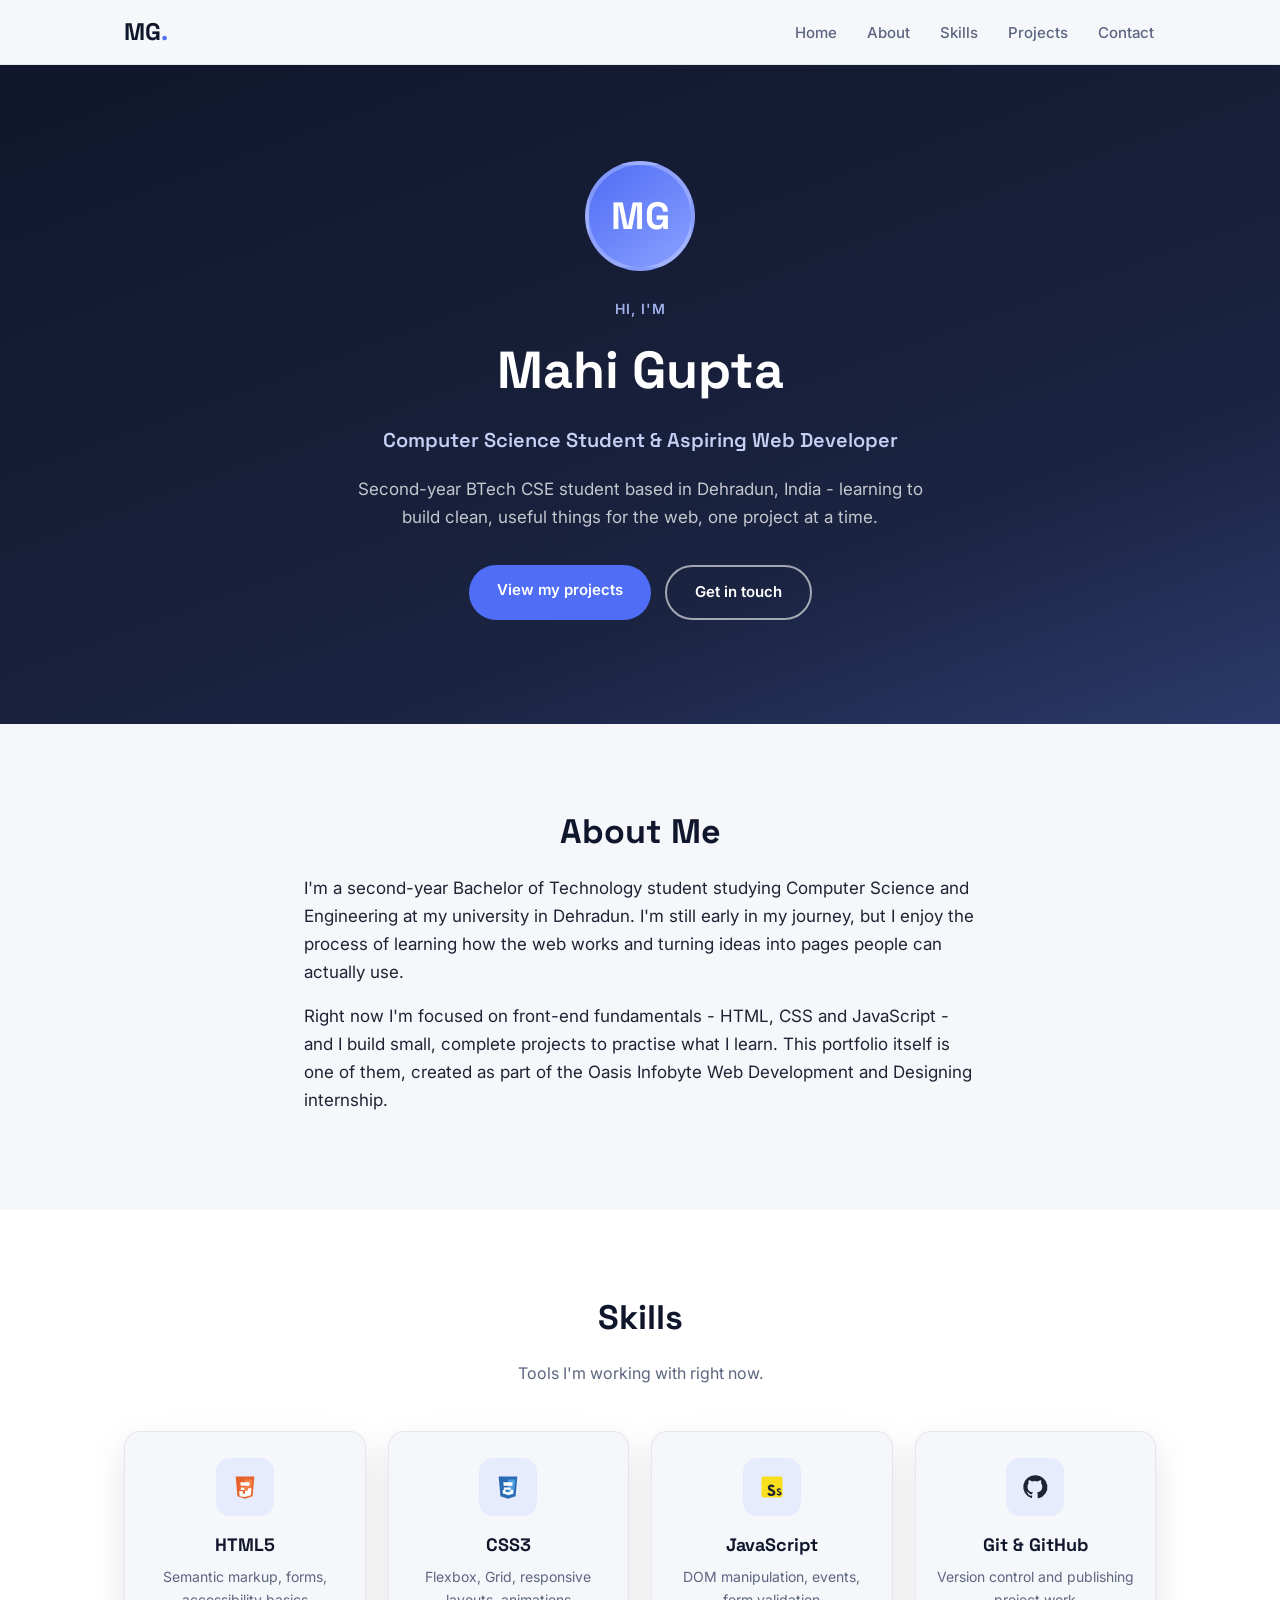
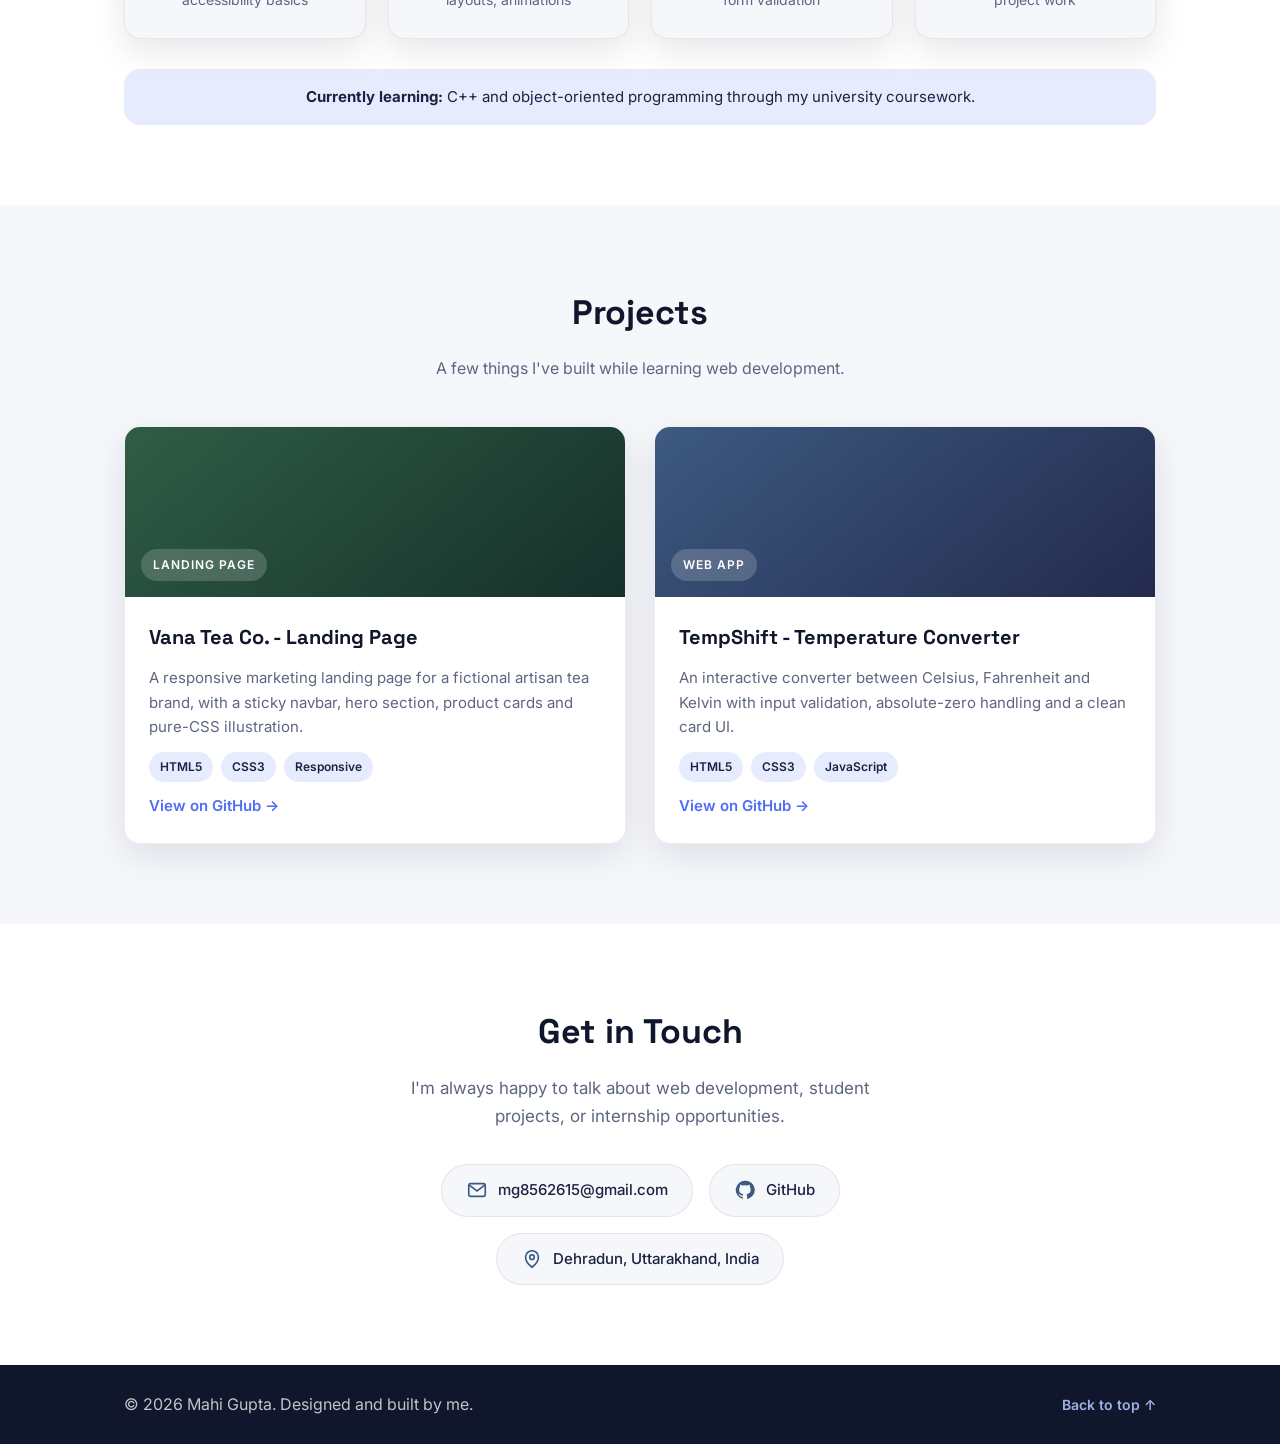
==== WebDevelopment-Level1-Task2-Portfolio/index.html @ bdfe1dcd "Oasis Infobyte Web Development Level 1: landing page, portfolio, temperature converter" ====
<!DOCTYPE html>
<html lang="en">
<head>
  <meta charset="UTF-8">
  <meta name="viewport" content="width=device-width, initial-scale=1.0">
  <title>Mahi Gupta - Computer Science Student &amp; Web Developer</title>
  <meta name="description" content="Portfolio of Mahi Gupta, a second-year BTech Computer Science student learning web development.">
  <link rel="preconnect" href="https://fonts.googleapis.com">
  <link rel="preconnect" href="https://fonts.gstatic.com" crossorigin>
  <link href="https://fonts.googleapis.com/css2?family=Space+Grotesk:wght@500;600;700&family=Inter:wght@400;500;600&display=swap" rel="stylesheet">
  <link rel="stylesheet" href="styles.css">
</head>
<body>

  <header class="site-header">
    <nav class="nav container" aria-label="Main navigation">
      <a class="brand" href="#home">MG<span class="brand-dot">.</span></a>
      <ul class="nav-links">
        <li><a href="#home">Home</a></li>
        <li><a href="#about">About</a></li>
        <li><a href="#skills">Skills</a></li>
        <li><a href="#projects">Projects</a></li>
        <li><a href="#contact">Contact</a></li>
      </ul>
    </nav>
  </header>

  <main>
    <!-- Hero -->
    <section class="hero" id="home">
      <div class="container hero-inner">
        <div class="avatar" aria-hidden="true">MG</div>
        <p class="hero-hello">Hi, I'm</p>
        <h1>Mahi Gupta</h1>
        <p class="hero-role">Computer Science Student &amp; Aspiring Web Developer</p>
        <p class="hero-sub">Second-year BTech CSE student based in Dehradun, India - learning to build clean, useful things for the web, one project at a time.</p>
        <div class="hero-actions">
          <a class="btn btn-primary" href="#projects">View my projects</a>
          <a class="btn btn-ghost" href="#contact">Get in touch</a>
        </div>
      </div>
    </section>

    <!-- About -->
    <section class="section" id="about">
      <div class="container narrow">
        <h2 class="section-title">About Me</h2>
        <p>I'm a second-year Bachelor of Technology student studying Computer Science and Engineering at my university in Dehradun. I'm still early in my journey, but I enjoy the process of learning how the web works and turning ideas into pages people can actually use.</p>
        <p>Right now I'm focused on front-end fundamentals - HTML, CSS and JavaScript - and I build small, complete projects to practise what I learn. This portfolio itself is one of them, created as part of the Oasis Infobyte Web Development and Designing internship.</p>
      </div>
    </section>

    <!-- Skills -->
    <section class="section section-alt" id="skills">
      <div class="container">
        <h2 class="section-title">Skills</h2>
        <p class="section-sub">Tools I'm working with right now.</p>
        <div class="skill-grid">
          <div class="skill-card">
            <div class="skill-icon" aria-hidden="true">
              <svg viewBox="0 0 24 24" width="28" height="28" fill="none"><path d="M4 3h16l-1.5 17L12 22l-6.5-2L4 3z" fill="#e8632c"/><path d="M12 5.5v14l5-1.5L18.3 5.5H12z" fill="#f0824a"/><path d="M8 8h8l-.3 3H8.3L8 8zm.4 4.5h3l.2 2.5 1.4.4 1.4-.4.2-2h3l-.6 6-5.1 1.5L7.4 20l-.4-4.5h2.9l.2 2 1.9.5v-3.5H8.4z" fill="#fff"/></svg>
            </div>
            <h3>HTML5</h3>
            <p>Semantic markup, forms, accessibility basics</p>
          </div>
          <div class="skill-card">
            <div class="skill-icon" aria-hidden="true">
              <svg viewBox="0 0 24 24" width="28" height="28" fill="none"><path d="M4 3h16l-1.5 17L12 22l-6.5-2L4 3z" fill="#2b6cb0"/><path d="M12 5.5v14l5-1.5L18.3 5.5H12z" fill="#4a9be0"/><path d="M8 8h8l-.3 3H8.3L8 8zm.4 4.5h6l-.3 3.5-2.1.6-2-.5-.1-1.6H7.4l.2 3.1 4.4 1.3 4.3-1.2.3-3.4H8.4z" fill="#fff"/></svg>
            </div>
            <h3>CSS3</h3>
            <p>Flexbox, Grid, responsive layouts, animations</p>
          </div>
          <div class="skill-card">
            <div class="skill-icon" aria-hidden="true">
              <svg viewBox="0 0 24 24" width="28" height="28" fill="none"><rect x="3" y="3" width="18" height="18" rx="2" fill="#f7df1e"/><path d="M9.5 16.8c.4.7.9 1.2 1.9 1.2.8 0 1.4-.4 1.4-1 0-.7-.6-1-1.5-1.3l-.5-.2c-1.5-.6-2.4-1.4-2.4-3 0-1.5 1.2-2.7 3-2.7 1.3 0 2.2.5 2.9 1.7l-1.6 1c-.3-.6-.7-.8-1.3-.8-.6 0-1 .4-1 .8 0 .6.4.8 1.3 1.2l.5.2c1.7.7 2.7 1.5 2.7 3.1 0 1.8-1.4 2.8-3.3 2.8-1.8 0-3-.9-3.6-2l1.6-1zm6.8.2c.3.5.6 1 1.4 1 .6 0 1-.2 1-.6 0-.4-.3-.6-.8-.8l-.3-.1c-.9-.4-1.5-.9-1.5-1.9 0-.9.7-1.6 1.9-1.6.8 0 1.4.3 1.8 1.1l-1 .6c-.2-.4-.4-.5-.8-.5-.4 0-.6.2-.6.5 0 .4.2.5.8.8l.3.1c1.1.5 1.7.9 1.7 2 0 1.1-.9 1.7-2 1.7-1.2 0-1.9-.6-2.3-1.3l1-.6z" fill="#1e2433"/></svg>
            </div>
            <h3>JavaScript</h3>
            <p>DOM manipulation, events, form validation</p>
          </div>
          <div class="skill-card">
            <div class="skill-icon" aria-hidden="true">
              <svg viewBox="0 0 24 24" width="28" height="28" fill="none"><path d="M12 2a10 10 0 0 0-3.2 19.5c.5.1.7-.2.7-.5v-1.7c-2.8.6-3.4-1.2-3.4-1.2-.4-1.2-1.1-1.5-1.1-1.5-.9-.6.1-.6.1-.6 1 .1 1.5 1 1.5 1 .9 1.6 2.4 1.1 3 .9.1-.7.4-1.1.6-1.4-2.2-.3-4.6-1.1-4.6-5 0-1.1.4-2 1-2.7-.1-.2-.4-1.3.1-2.6 0 0 .8-.3 2.7 1a9.4 9.4 0 0 1 5 0c1.9-1.3 2.7-1 2.7-1 .5 1.3.2 2.4.1 2.6.6.7 1 1.6 1 2.7 0 3.9-2.4 4.7-4.6 5 .4.3.7.9.7 1.9v2.8c0 .3.2.6.7.5A10 10 0 0 0 12 2z" fill="#1e2433"/></svg>
            </div>
            <h3>Git &amp; GitHub</h3>
            <p>Version control and publishing project work</p>
          </div>
        </div>
        <div class="learning-strip">
          <p><strong>Currently learning:</strong> C++ and object-oriented programming through my university coursework.</p>
        </div>
      </div>
    </section>

    <!-- Projects -->
    <section class="section" id="projects">
      <div class="container">
        <h2 class="section-title">Projects</h2>
        <p class="section-sub">A few things I've built while learning web development.</p>
        <div class="project-grid">
          <article class="project-card">
            <div class="project-thumb thumb-tea" aria-hidden="true">
              <span class="thumb-label">Landing Page</span>
            </div>
            <div class="project-body">
              <h3>Vana Tea Co. - Landing Page</h3>
              <p>A responsive marketing landing page for a fictional artisan tea brand, with a sticky navbar, hero section, product cards and pure-CSS illustration.</p>
              <div class="project-tags"><span>HTML5</span><span>CSS3</span><span>Responsive</span></div>
              <a class="project-link" href="#" data-repo-link="landing">View on GitHub &rarr;</a>
            </div>
          </article>
          <article class="project-card">
            <div class="project-thumb thumb-temp" aria-hidden="true">
              <span class="thumb-label">Web App</span>
            </div>
            <div class="project-body">
              <h3>TempShift - Temperature Converter</h3>
              <p>An interactive converter between Celsius, Fahrenheit and Kelvin with input validation, absolute-zero handling and a clean card UI.</p>
              <div class="project-tags"><span>HTML5</span><span>CSS3</span><span>JavaScript</span></div>
              <a class="project-link" href="#" data-repo-link="converter">View on GitHub &rarr;</a>
            </div>
          </article>
        </div>
      </div>
    </section>

    <!-- Contact -->
    <section class="section section-alt" id="contact">
      <div class="container narrow center">
        <h2 class="section-title">Get in Touch</h2>
        <p class="contact-lead">I'm always happy to talk about web development, student projects, or internship opportunities.</p>
        <div class="contact-cards">
          <a class="contact-card" href="mailto:mg8562615@gmail.com">
            <svg viewBox="0 0 24 24" width="22" height="22" fill="none" aria-hidden="true"><rect x="3" y="5" width="18" height="14" rx="2" stroke="#3d5a80" stroke-width="1.8"/><path d="m4 7 8 6 8-6" stroke="#3d5a80" stroke-width="1.8" stroke-linecap="round"/></svg>
            <span>mg8562615@gmail.com</span>
          </a>
          <a class="contact-card" href="#" data-github-profile>
            <svg viewBox="0 0 24 24" width="22" height="22" fill="none" aria-hidden="true"><path d="M12 2a10 10 0 0 0-3.2 19.5c.5.1.7-.2.7-.5v-1.7c-2.8.6-3.4-1.2-3.4-1.2-.4-1.2-1.1-1.5-1.1-1.5-.9-.6.1-.6.1-.6 1 .1 1.5 1 1.5 1 .9 1.6 2.4 1.1 3 .9.1-.7.4-1.1.6-1.4-2.2-.3-4.6-1.1-4.6-5 0-1.1.4-2 1-2.7-.1-.2-.4-1.3.1-2.6 0 0 .8-.3 2.7 1a9.4 9.4 0 0 1 5 0c1.9-1.3 2.7-1 2.7-1 .5 1.3.2 2.4.1 2.6.6.7 1 1.6 1 2.7 0 3.9-2.4 4.7-4.6 5 .4.3.7.9.7 1.9v2.8c0 .3.2.6.7.5A10 10 0 0 0 12 2z" fill="#3d5a80"/></svg>
            <span data-github-profile-text>GitHub</span>
          </a>
          <div class="contact-card contact-card-static">
            <svg viewBox="0 0 24 24" width="22" height="22" fill="none" aria-hidden="true"><path d="M12 21s-7-5.5-7-11a7 7 0 0 1 14 0c0 5.5-7 11-7 11z" stroke="#3d5a80" stroke-width="1.8"/><circle cx="12" cy="10" r="2.5" stroke="#3d5a80" stroke-width="1.8"/></svg>
            <span>Dehradun, Uttarakhand, India</span>
          </div>
        </div>
      </div>
    </section>
  </main>

  <footer class="site-footer">
    <div class="container footer-inner">
      <p>&copy; 2026 Mahi Gupta. Designed and built by me.</p>
      <a href="#home" class="to-top">Back to top &uarr;</a>
    </div>
  </footer>

</body>
</html>
---- WebDevelopment-Level1-Task2-Portfolio/styles.css ----
/* ===== Mahi Gupta - Personal Portfolio ===== */
:root {
  --navy-900: #10162b;
  --navy-800: #1a2340;
  --indigo: #4f6df5;
  --indigo-soft: #e7ebfe;
  --ink: #1e2433;
  --muted: #5d6680;
  --paper: #f6f7fb;
  --white: #ffffff;
  --radius: 16px;
  --shadow: 0 12px 34px rgba(16, 22, 43, 0.10);
  --font-head: "Space Grotesk", "Segoe UI", sans-serif;
  --font-body: "Inter", "Segoe UI", Arial, sans-serif;
}

* { margin: 0; padding: 0; box-sizing: border-box; }

html { scroll-behavior: smooth; }

body {
  font-family: var(--font-body);
  font-size: 16px;
  line-height: 1.65;
  color: var(--ink);
  background: var(--paper);
}

.container { width: 100%; max-width: 1080px; margin: 0 auto; padding: 0 24px; }
.container.narrow { max-width: 720px; }
.container.center { text-align: center; }

h1, h2, h3 { font-family: var(--font-head); color: var(--navy-900); }

/* ===== Header ===== */
.site-header {
  position: sticky;
  top: 0;
  z-index: 50;
  background: rgba(246, 247, 251, 0.92);
  backdrop-filter: blur(8px);
  border-bottom: 1px solid rgba(16, 22, 43, 0.07);
}

.nav { display: flex; align-items: center; justify-content: space-between; min-height: 64px; }

.brand {
  font-family: var(--font-head);
  font-weight: 700;
  font-size: 24px;
  color: var(--navy-900);
  text-decoration: none;
}

.brand-dot { color: var(--indigo); }

.nav-links { display: flex; gap: 26px; list-style: none; flex-wrap: wrap; }

.nav-links a {
  text-decoration: none;
  color: var(--muted);
  font-weight: 500;
  font-size: 15px;
  padding: 4px 2px;
  border-bottom: 2px solid transparent;
  transition: color 0.2s ease, border-color 0.2s ease;
}

.nav-links a:hover, .nav-links a:focus-visible { color: var(--navy-900); border-bottom-color: var(--indigo); }

/* ===== Hero ===== */
.hero {
  background: linear-gradient(160deg, var(--navy-900) 0%, var(--navy-800) 70%, #2b3a6b 100%);
  color: var(--white);
  padding: 96px 0 104px;
  text-align: center;
}

.hero-inner { display: flex; flex-direction: column; align-items: center; }

.avatar {
  width: 110px;
  height: 110px;
  border-radius: 50%;
  background: linear-gradient(140deg, var(--indigo), #8aa0ff);
  color: #ffffff;
  font-family: var(--font-head);
  font-weight: 700;
  font-size: 38px;
  display: flex;
  align-items: center;
  justify-content: center;
  border: 4px solid rgba(255, 255, 255, 0.25);
  margin-bottom: 26px;
}

.hero-hello { color: #9fb0e8; font-weight: 600; letter-spacing: 1px; text-transform: uppercase; font-size: 14px; margin-bottom: 8px; }

.hero h1 { font-size: 52px; color: #ffffff; margin-bottom: 10px; }

.hero-role { font-family: var(--font-head); font-size: 20px; color: #c6d0f5; font-weight: 600; margin-bottom: 18px; }

.hero-sub { color: rgba(255, 255, 255, 0.75); max-width: 54ch; margin-bottom: 34px; font-size: 17px; }

.hero-actions { display: flex; gap: 14px; flex-wrap: wrap; justify-content: center; }

.btn {
  display: inline-block;
  padding: 13px 28px;
  border-radius: 999px;
  font-weight: 600;
  font-size: 15px;
  text-decoration: none;
  transition: transform 0.15s ease, box-shadow 0.15s ease;
}

.btn:hover { transform: translateY(-2px); box-shadow: 0 10px 26px rgba(0, 0, 0, 0.25); }

.btn-primary { background: var(--indigo); color: #ffffff; }
.btn-ghost { background: transparent; color: #ffffff; border: 2px solid rgba(255, 255, 255, 0.6); }

/* ===== Sections ===== */
.section { padding: 80px 0; }
.section-alt { background: var(--white); }

.section-title { font-size: 34px; text-align: center; margin-bottom: 14px; }
.section-sub { text-align: center; color: var(--muted); margin-bottom: 44px; }

#about p { margin-bottom: 16px; color: var(--ink); font-size: 17px; }

/* Skills */
.skill-grid {
  display: grid;
  grid-template-columns: repeat(4, 1fr);
  gap: 22px;
}

.skill-card {
  background: var(--paper);
  border: 1px solid rgba(16, 22, 43, 0.07);
  border-radius: var(--radius);
  padding: 26px 20px;
  text-align: center;
  box-shadow: var(--shadow);
  transition: transform 0.15s ease;
}

.skill-card:hover { transform: translateY(-4px); }

.skill-icon {
  width: 58px;
  height: 58px;
  margin: 0 auto 14px;
  background: var(--indigo-soft);
  border-radius: 14px;
  display: flex;
  align-items: center;
  justify-content: center;
}

.skill-card h3 { font-size: 18px; margin-bottom: 6px; }
.skill-card p { color: var(--muted); font-size: 14px; }

.learning-strip {
  margin-top: 30px;
  background: var(--indigo-soft);
  border-radius: var(--radius);
  padding: 16px 22px;
  text-align: center;
  color: var(--navy-800);
  font-size: 15px;
}

/* Projects */
.project-grid {
  display: grid;
  grid-template-columns: 1fr 1fr;
  gap: 28px;
}

.project-card {
  background: var(--white);
  border: 1px solid rgba(16, 22, 43, 0.07);
  border-radius: var(--radius);
  overflow: hidden;
  box-shadow: var(--shadow);
  display: flex;
  flex-direction: column;
  transition: transform 0.15s ease;
}

.project-card:hover { transform: translateY(-4px); }

.project-thumb {
  height: 170px;
  display: flex;
  align-items: flex-end;
  padding: 16px;
}

.thumb-tea { background: linear-gradient(140deg, #2f5d46, #16302a); }
.thumb-temp { background: linear-gradient(140deg, #3d5a80, #232a4d); }

.thumb-label {
  background: rgba(255, 255, 255, 0.18);
  color: #ffffff;
  font-size: 12px;
  font-weight: 600;
  letter-spacing: 1px;
  text-transform: uppercase;
  padding: 6px 12px;
  border-radius: 999px;
  backdrop-filter: blur(4px);
}

.project-body { padding: 24px; display: flex; flex-direction: column; gap: 12px; flex: 1; }
.project-body h3 { font-size: 20px; }
.project-body p { color: var(--muted); font-size: 15px; flex: 1; }

.project-tags { display: flex; gap: 8px; flex-wrap: wrap; }
.project-tags span {
  background: var(--indigo-soft);
  color: var(--navy-800);
  font-size: 12px;
  font-weight: 600;
  padding: 5px 11px;
  border-radius: 999px;
}

.project-link {
  color: var(--indigo);
  font-weight: 600;
  font-size: 15px;
  text-decoration: none;
}

.project-link:hover { text-decoration: underline; }

/* Contact */
.contact-lead { color: var(--muted); max-width: 48ch; margin: 0 auto 34px; font-size: 17px; }

.contact-cards {
  display: flex;
  gap: 16px;
  justify-content: center;
  flex-wrap: wrap;
}

.contact-card {
  display: inline-flex;
  align-items: center;
  gap: 10px;
  background: var(--paper);
  border: 1px solid rgba(16, 22, 43, 0.08);
  border-radius: 999px;
  padding: 13px 24px;
  text-decoration: none;
  color: var(--navy-800);
  font-weight: 500;
  font-size: 15px;
  transition: transform 0.15s ease, box-shadow 0.15s ease;
}

.contact-card:hover { transform: translateY(-2px); box-shadow: var(--shadow); }
.contact-card-static { cursor: default; }
.contact-card-static:hover { transform: none; box-shadow: none; }

/* Footer */
.site-footer { background: var(--navy-900); color: rgba(255, 255, 255, 0.75); padding: 26px 0; }

.footer-inner { display: flex; align-items: center; justify-content: space-between; gap: 16px; flex-wrap: wrap; }

.to-top { color: #9fb0e8; text-decoration: none; font-weight: 600; font-size: 14px; }
.to-top:hover { color: #ffffff; }

/* ===== Responsive ===== */
@media (max-width: 860px) {
  .hero h1 { font-size: 40px; }
  .skill-grid { grid-template-columns: 1fr 1fr; }
  .project-grid { grid-template-columns: 1fr; }
}

@media (max-width: 520px) {
  .nav { min-height: 58px; }
  .nav-links { gap: 14px; }
  .nav-links a { font-size: 13.5px; }
  .hero { padding: 64px 0 72px; }
  .hero h1 { font-size: 32px; }
  .hero-role { font-size: 17px; }
  .section { padding: 56px 0; }
  .section-title { font-size: 27px; }
  .skill-grid { grid-template-columns: 1fr; }
  .footer-inner { flex-direction: column; text-align: center; }
}
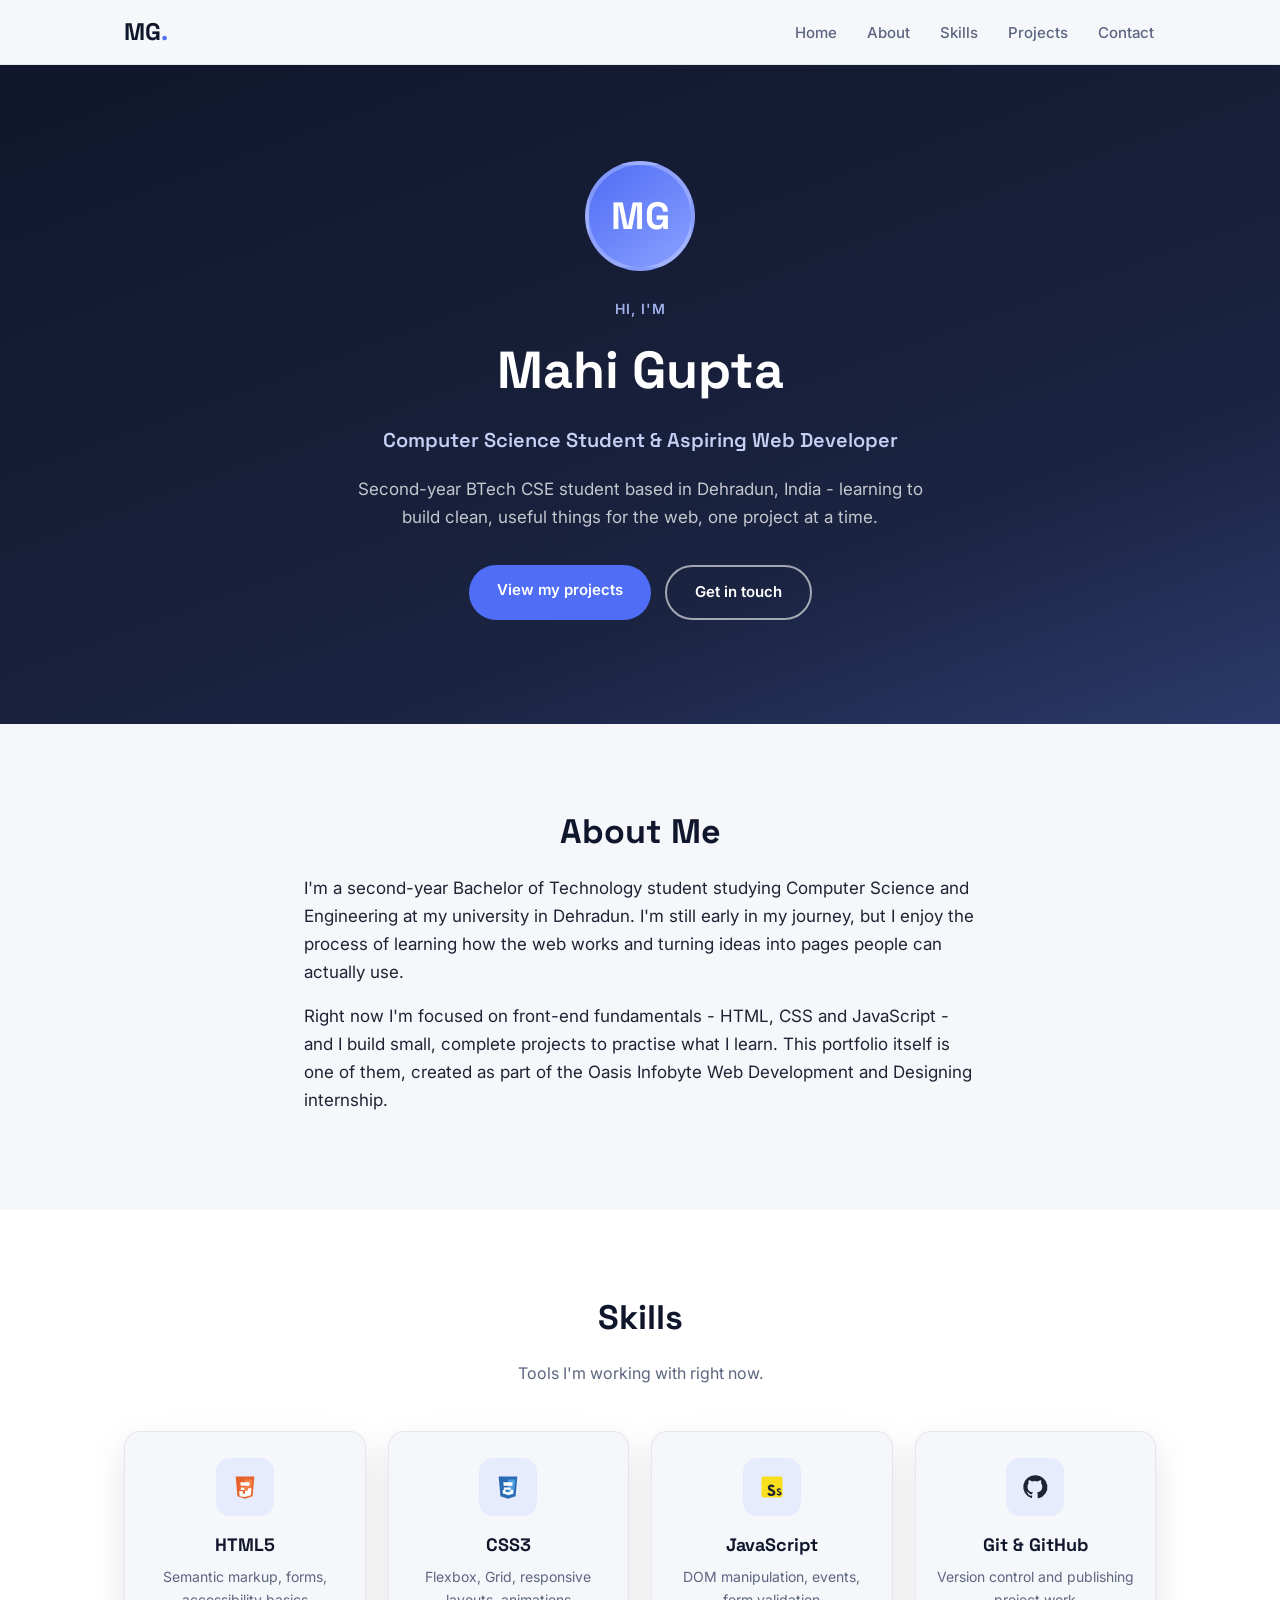
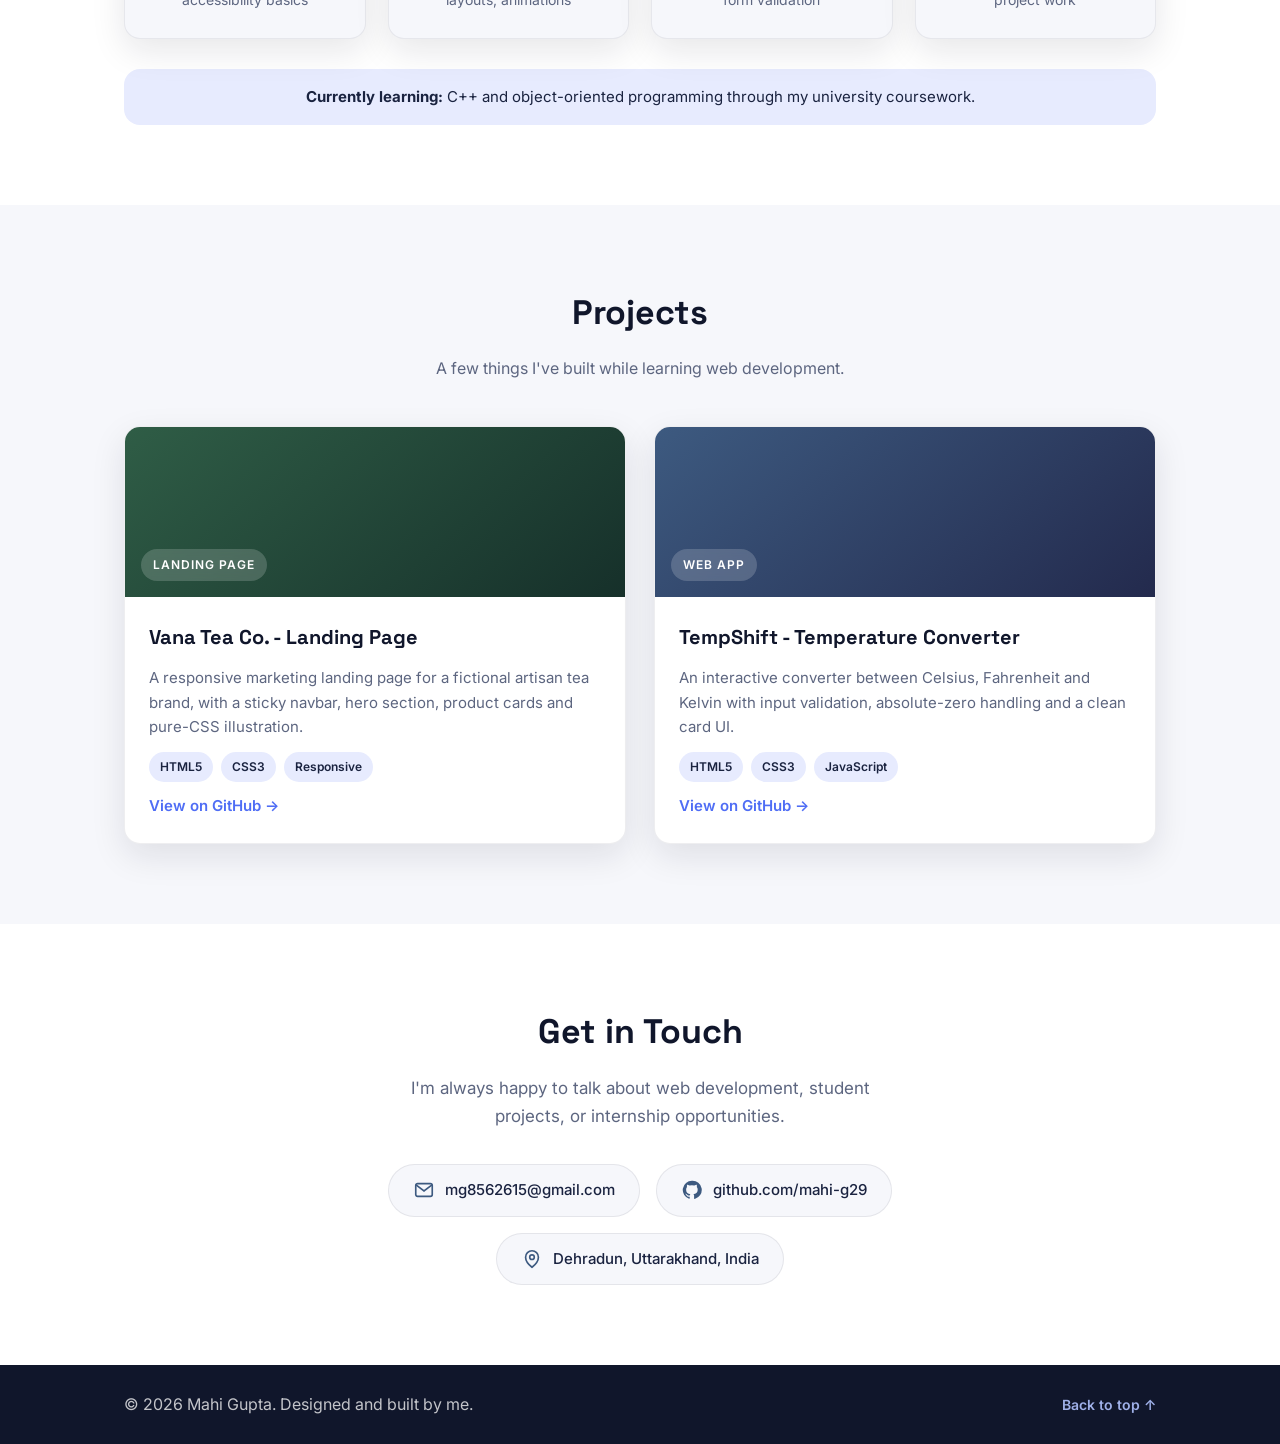
==== commit f9e15c13: "Link portfolio to live GitHub repo and profile" ====
--- a/WebDevelopment-Level1-Task2-Portfolio/index.html
+++ b/WebDevelopment-Level1-Task2-Portfolio/index.html
@@ -105,7 +105,7 @@
               <h3>Vana Tea Co. - Landing Page</h3>
               <p>A responsive marketing landing page for a fictional artisan tea brand, with a sticky navbar, hero section, product cards and pure-CSS illustration.</p>
               <div class="project-tags"><span>HTML5</span><span>CSS3</span><span>Responsive</span></div>
-              <a class="project-link" href="#" data-repo-link="landing">View on GitHub &rarr;</a>
+              <a class="project-link" href="https://github.com/mahi-g29/OIBSIP/tree/main/WebDevelopment-Level1-Task1-LandingPage">View on GitHub &rarr;</a>
             </div>
           </article>
           <article class="project-card">
@@ -116,7 +116,7 @@
               <h3>TempShift - Temperature Converter</h3>
               <p>An interactive converter between Celsius, Fahrenheit and Kelvin with input validation, absolute-zero handling and a clean card UI.</p>
               <div class="project-tags"><span>HTML5</span><span>CSS3</span><span>JavaScript</span></div>
-              <a class="project-link" href="#" data-repo-link="converter">View on GitHub &rarr;</a>
+              <a class="project-link" href="https://github.com/mahi-g29/OIBSIP/tree/main/WebDevelopment-Level1-Task3-TemperatureConverter">View on GitHub &rarr;</a>
             </div>
           </article>
         </div>
@@ -133,9 +133,9 @@
             <svg viewBox="0 0 24 24" width="22" height="22" fill="none" aria-hidden="true"><rect x="3" y="5" width="18" height="14" rx="2" stroke="#3d5a80" stroke-width="1.8"/><path d="m4 7 8 6 8-6" stroke="#3d5a80" stroke-width="1.8" stroke-linecap="round"/></svg>
             <span>mg8562615@gmail.com</span>
           </a>
-          <a class="contact-card" href="#" data-github-profile>
+          <a class="contact-card" href="https://github.com/mahi-g29">
             <svg viewBox="0 0 24 24" width="22" height="22" fill="none" aria-hidden="true"><path d="M12 2a10 10 0 0 0-3.2 19.5c.5.1.7-.2.7-.5v-1.7c-2.8.6-3.4-1.2-3.4-1.2-.4-1.2-1.1-1.5-1.1-1.5-.9-.6.1-.6.1-.6 1 .1 1.5 1 1.5 1 .9 1.6 2.4 1.1 3 .9.1-.7.4-1.1.6-1.4-2.2-.3-4.6-1.1-4.6-5 0-1.1.4-2 1-2.7-.1-.2-.4-1.3.1-2.6 0 0 .8-.3 2.7 1a9.4 9.4 0 0 1 5 0c1.9-1.3 2.7-1 2.7-1 .5 1.3.2 2.4.1 2.6.6.7 1 1.6 1 2.7 0 3.9-2.4 4.7-4.6 5 .4.3.7.9.7 1.9v2.8c0 .3.2.6.7.5A10 10 0 0 0 12 2z" fill="#3d5a80"/></svg>
-            <span data-github-profile-text>GitHub</span>
+            <span>github.com/mahi-g29</span>
           </a>
           <div class="contact-card contact-card-static">
             <svg viewBox="0 0 24 24" width="22" height="22" fill="none" aria-hidden="true"><path d="M12 21s-7-5.5-7-11a7 7 0 0 1 14 0c0 5.5-7 11-7 11z" stroke="#3d5a80" stroke-width="1.8"/><circle cx="12" cy="10" r="2.5" stroke="#3d5a80" stroke-width="1.8"/></svg>
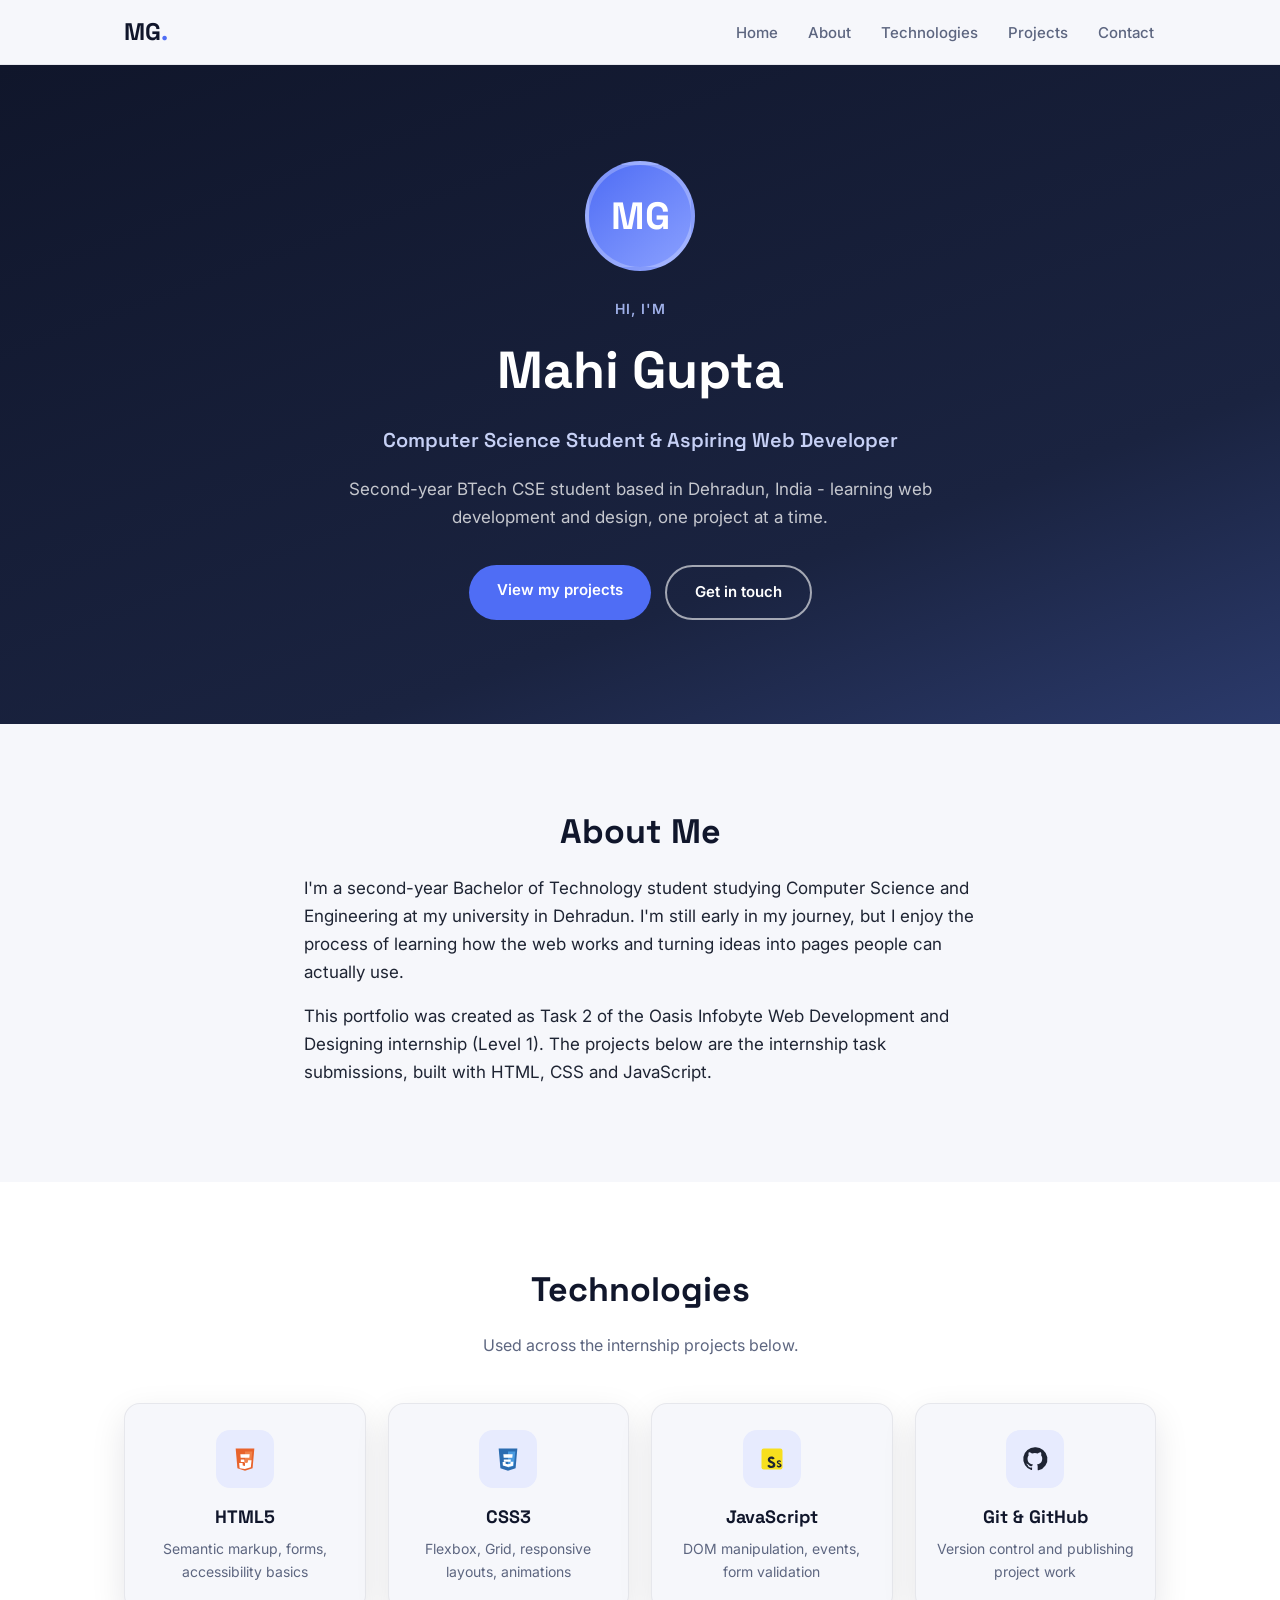
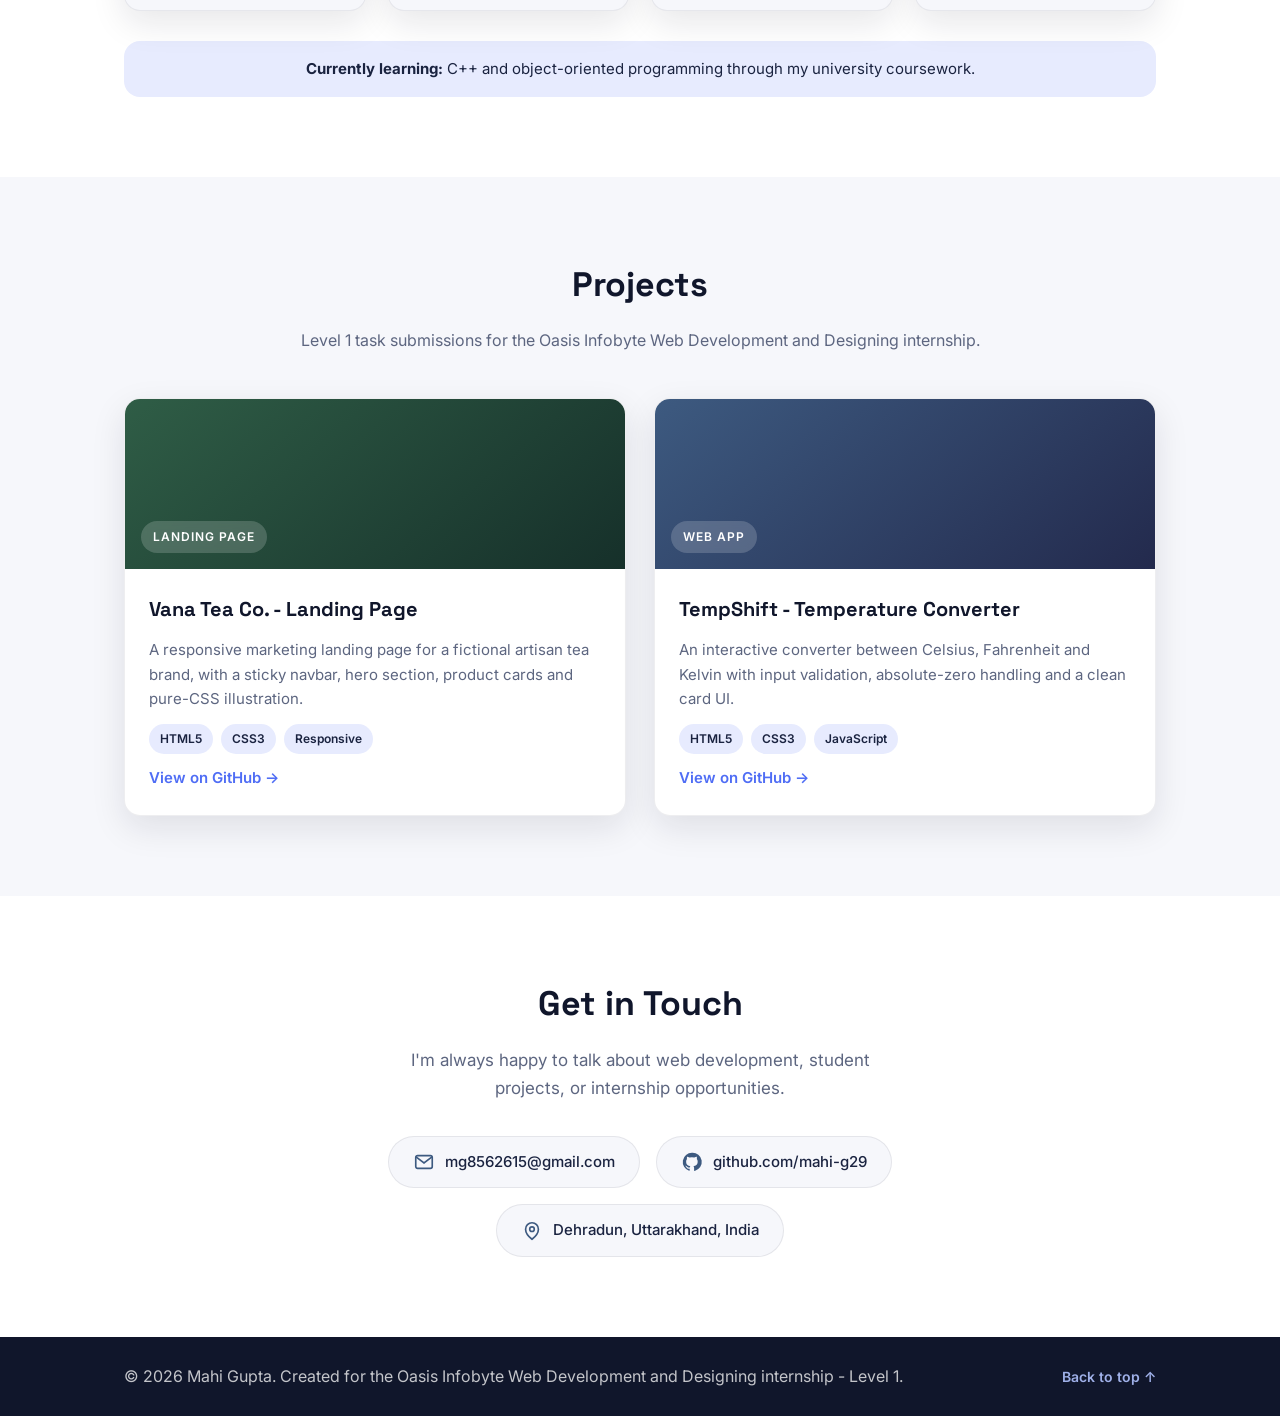
==== commit dfea82d5: "Neutral internship wording; mark tea brand as fictional demo; drop invented testimonials" ====
--- a/WebDevelopment-Level1-Task2-Portfolio/index.html
+++ b/WebDevelopment-Level1-Task2-Portfolio/index.html
@@ -18,7 +18,7 @@
       <ul class="nav-links">
         <li><a href="#home">Home</a></li>
         <li><a href="#about">About</a></li>
-        <li><a href="#skills">Skills</a></li>
+        <li><a href="#skills">Technologies</a></li>
         <li><a href="#projects">Projects</a></li>
         <li><a href="#contact">Contact</a></li>
       </ul>
@@ -33,7 +33,7 @@
         <p class="hero-hello">Hi, I'm</p>
         <h1>Mahi Gupta</h1>
         <p class="hero-role">Computer Science Student &amp; Aspiring Web Developer</p>
-        <p class="hero-sub">Second-year BTech CSE student based in Dehradun, India - learning to build clean, useful things for the web, one project at a time.</p>
+        <p class="hero-sub">Second-year BTech CSE student based in Dehradun, India - learning web development and design, one project at a time.</p>
         <div class="hero-actions">
           <a class="btn btn-primary" href="#projects">View my projects</a>
           <a class="btn btn-ghost" href="#contact">Get in touch</a>
@@ -46,15 +46,15 @@
       <div class="container narrow">
         <h2 class="section-title">About Me</h2>
         <p>I'm a second-year Bachelor of Technology student studying Computer Science and Engineering at my university in Dehradun. I'm still early in my journey, but I enjoy the process of learning how the web works and turning ideas into pages people can actually use.</p>
-        <p>Right now I'm focused on front-end fundamentals - HTML, CSS and JavaScript - and I build small, complete projects to practise what I learn. This portfolio itself is one of them, created as part of the Oasis Infobyte Web Development and Designing internship.</p>
+        <p>This portfolio was created as Task 2 of the Oasis Infobyte Web Development and Designing internship (Level 1). The projects below are the internship task submissions, built with HTML, CSS and JavaScript.</p>
       </div>
     </section>
 
     <!-- Skills -->
     <section class="section section-alt" id="skills">
       <div class="container">
-        <h2 class="section-title">Skills</h2>
-        <p class="section-sub">Tools I'm working with right now.</p>
+        <h2 class="section-title">Technologies</h2>
+        <p class="section-sub">Used across the internship projects below.</p>
         <div class="skill-grid">
           <div class="skill-card">
             <div class="skill-icon" aria-hidden="true">
@@ -95,7 +95,7 @@
     <section class="section" id="projects">
       <div class="container">
         <h2 class="section-title">Projects</h2>
-        <p class="section-sub">A few things I've built while learning web development.</p>
+        <p class="section-sub">Level 1 task submissions for the Oasis Infobyte Web Development and Designing internship.</p>
         <div class="project-grid">
           <article class="project-card">
             <div class="project-thumb thumb-tea" aria-hidden="true">
@@ -148,7 +148,7 @@
 
   <footer class="site-footer">
     <div class="container footer-inner">
-      <p>&copy; 2026 Mahi Gupta. Designed and built by me.</p>
+      <p>&copy; 2026 Mahi Gupta. Created for the Oasis Infobyte Web Development and Designing internship - Level 1.</p>
       <a href="#home" class="to-top">Back to top &uarr;</a>
     </div>
   </footer>
